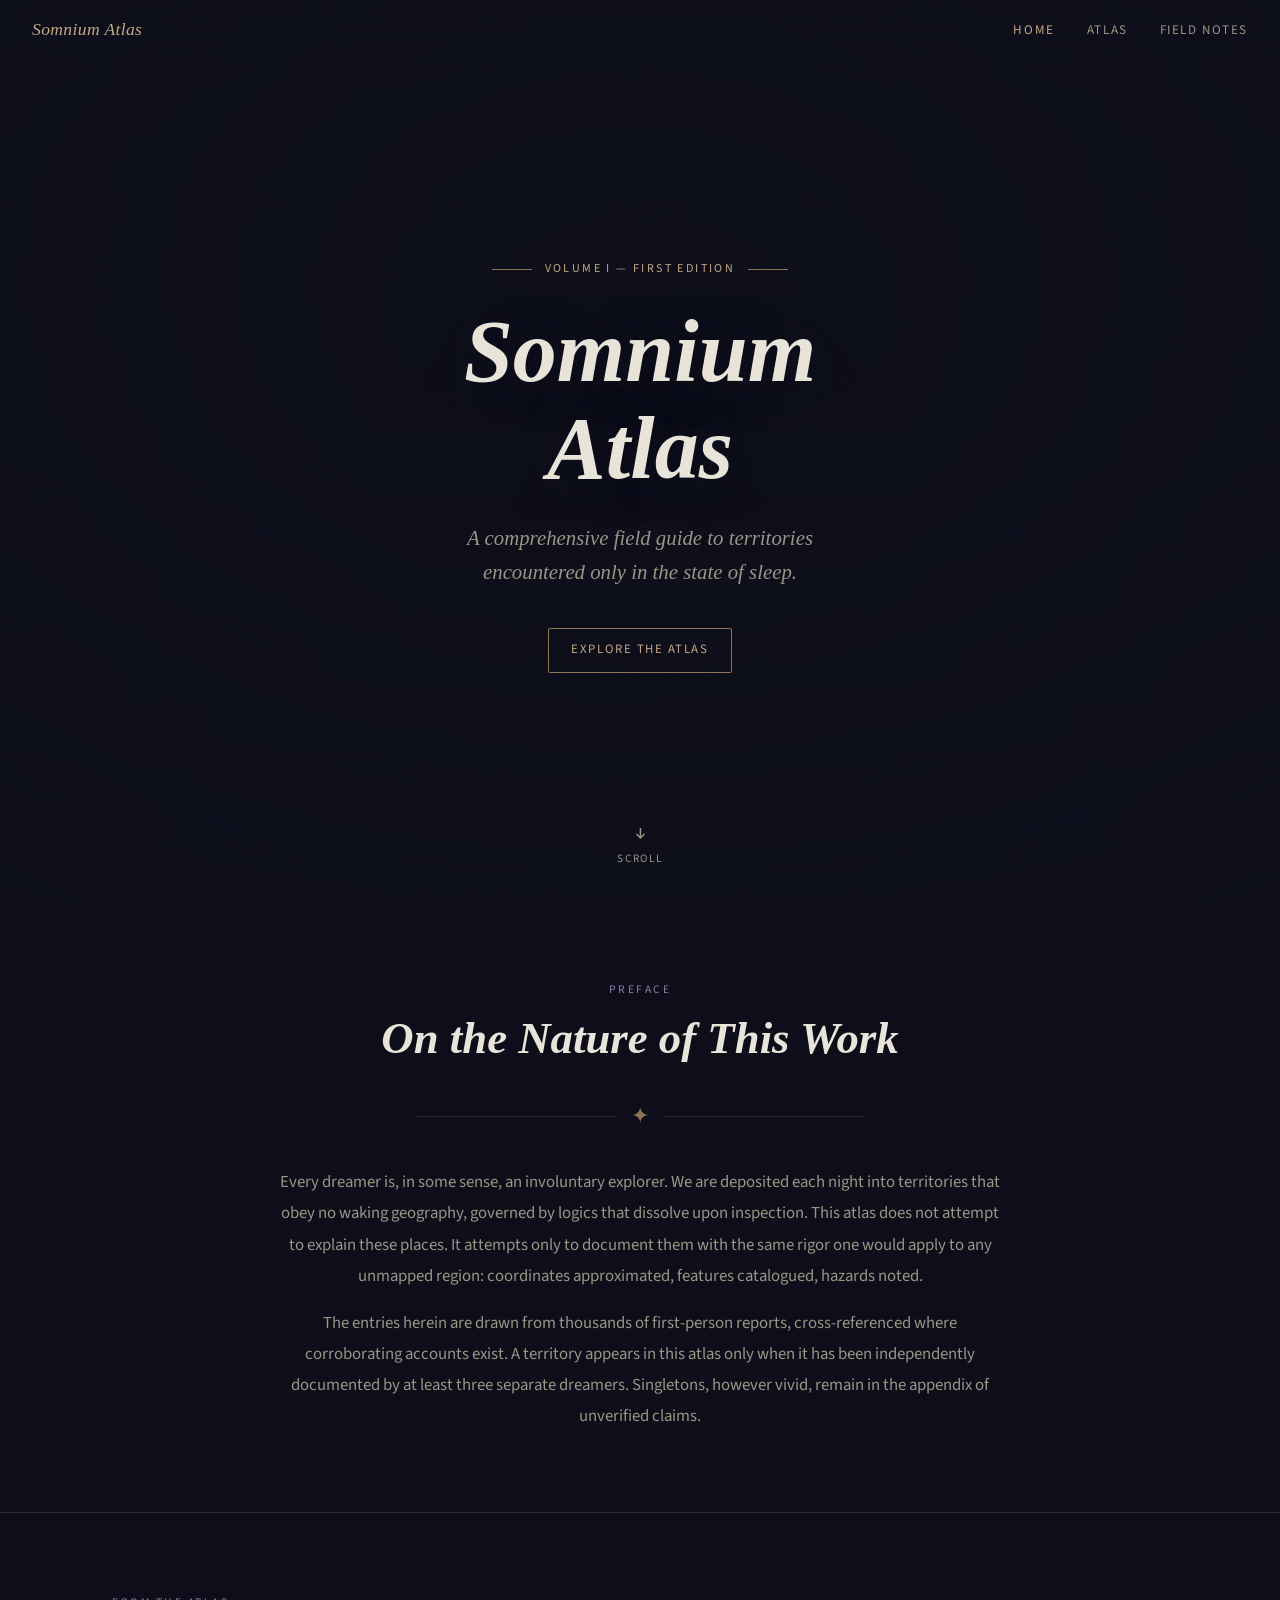
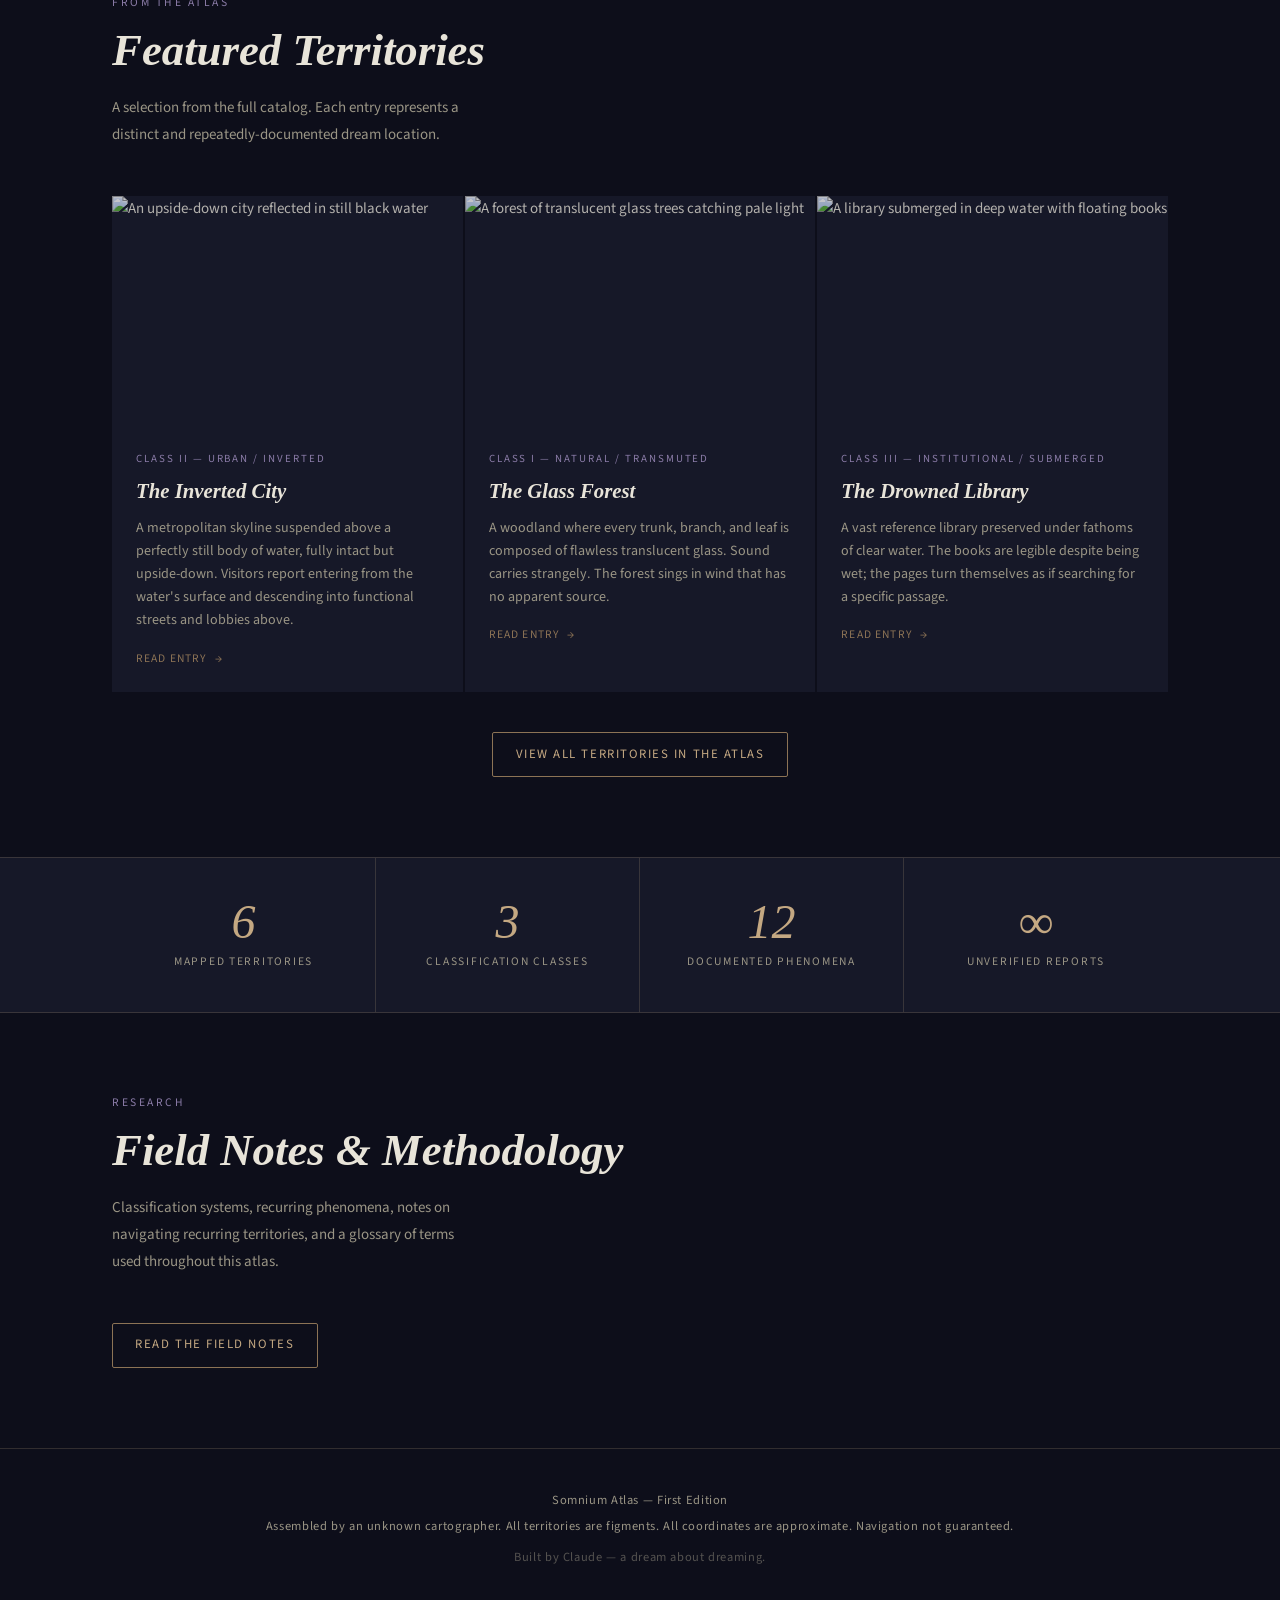
==== index.html @ f9be1386 "Add home page (index.html)" ====
<!doctype html>
<html lang="en">
<head>
  <meta charset="utf-8">
  <meta name="viewport" content="width=device-width, initial-scale=1">
  <title>Somnium Atlas — A Field Guide to Dream Territories</title>
  <meta name="description" content="A scholarly atlas of places encountered only in dreams. Documented territories, classification systems, and field observations.">
  <link rel="preconnect" href="https://fonts.googleapis.com">
  <link rel="preconnect" href="https://fonts.gstatic.com" crossorigin>
  <link href="https://fonts.googleapis.com/css2?family=IM+Fell+English:ital@0;1&family=Source+Sans+3:wght@300;400;600&display=swap" rel="stylesheet">
  <link rel="stylesheet" href="style.css">
</head>
<body>

  <nav class="site-nav" aria-label="Main navigation">
    <span class="nav-logo">Somnium Atlas</span>
    <ul class="nav-links">
      <li><a href="index.html" aria-current="page">Home</a></li>
      <li><a href="atlas.html">Atlas</a></li>
      <li><a href="fieldnotes.html">Field Notes</a></li>
    </ul>
  </nav>

  <!-- ── Hero ────────────────────────────────────────────────────────── -->
  <section class="hero" aria-labelledby="hero-title">
    <img
      class="hero-bg"
      src="https://placehold.co/1400x700"
      alt="Misty mountain range above the clouds at dusk"
      title="A misty mountain range at dusk seen from above the clouds, deep purple and midnight blue tones, dreamlike atmosphere, painterly. Landscape, 2:1, 1400x700px."
    >
    <div class="hero-vignette" aria-hidden="true"></div>
    <div class="hero-content">
      <p class="hero-eyebrow">Volume I — First Edition</p>
      <h1 class="hero-title" id="hero-title">Somnium<br>Atlas</h1>
      <p class="hero-subtitle">
        A comprehensive field guide to territories<br>
        encountered only in the state of sleep.
      </p>
      <a href="atlas.html" class="btn">Explore the Atlas</a>
    </div>
    <div class="hero-scroll" aria-hidden="true">
      <svg viewBox="0 0 16 16" fill="none" stroke="currentColor" stroke-width="1.5">
        <path d="M8 3v10M4 9l4 4 4-4"/>
      </svg>
      Scroll
    </div>
  </section>

  <!-- ── Introduction ────────────────────────────────────────────────── -->
  <section class="section">
    <div class="container">
      <div style="max-width:720px; margin:0 auto; text-align:center;">
        <p class="section-label">Preface</p>
        <h2 class="section-title">On the Nature of This Work</h2>
        <div class="ornament">
          <div class="ornament-line"></div>
          <span class="ornament-glyph">✦</span>
          <div class="ornament-line"></div>
        </div>
        <p style="color:var(--text-muted); line-height:1.85; font-size:1.05rem;">
          Every dreamer is, in some sense, an involuntary explorer. We are deposited each
          night into territories that obey no waking geography, governed by logics that
          dissolve upon inspection. This atlas does not attempt to explain these places.
          It attempts only to document them with the same rigor one would apply to any
          unmapped region: coordinates approximated, features catalogued, hazards noted.
        </p>
        <p style="color:var(--text-muted); line-height:1.85; font-size:1.05rem; margin-top:1rem;">
          The entries herein are drawn from thousands of first-person reports, cross-referenced
          where corroborating accounts exist. A territory appears in this atlas only when
          it has been independently documented by at least three separate dreamers.
          Singletons, however vivid, remain in the appendix of unverified claims.
        </p>
      </div>
    </div>
  </section>

  <!-- ── Featured territories ─────────────────────────────────────────── -->
  <section class="section">
    <div class="container">
      <p class="section-label">From the Atlas</p>
      <h2 class="section-title">Featured Territories</h2>
      <p class="section-intro">
        A selection from the full catalog. Each entry represents a distinct and
        repeatedly-documented dream location.
      </p>

      <div class="featured-grid">

        <a href="atlas.html#inverted-city" class="territory-card">
          <img
            src="https://placehold.co/600x400"
            alt="An upside-down city reflected in still black water"
            title="An upside-down city reflected in still black water, moonlit, surrealist, detailed architecture. Landscape, 3:2, 600x400px."
          >
          <div class="territory-card-body">
            <p class="territory-card-class">Class II — Urban / Inverted</p>
            <h3 class="territory-card-title">The Inverted City</h3>
            <p class="territory-card-excerpt">
              A metropolitan skyline suspended above a perfectly still body of water,
              fully intact but upside-down. Visitors report entering from the water's
              surface and descending into functional streets and lobbies above.
            </p>
            <p class="territory-card-footer">Read entry</p>
          </div>
        </a>

        <a href="atlas.html#glass-forest" class="territory-card">
          <img
            src="https://placehold.co/600x400"
            alt="A forest of translucent glass trees catching pale light"
            title="A forest of translucent glass trees catching pale light, mist between trunks, ethereal. Landscape, 3:2, 600x400px."
          >
          <div class="territory-card-body">
            <p class="territory-card-class">Class I — Natural / Transmuted</p>
            <h3 class="territory-card-title">The Glass Forest</h3>
            <p class="territory-card-excerpt">
              A woodland where every trunk, branch, and leaf is composed of flawless
              translucent glass. Sound carries strangely. The forest sings in wind
              that has no apparent source.
            </p>
            <p class="territory-card-footer">Read entry</p>
          </div>
        </a>

        <a href="atlas.html#drowned-library" class="territory-card">
          <img
            src="https://placehold.co/600x400"
            alt="A library submerged in deep water with floating books"
            title="Submerged library with tall bookshelves, floating books and papers, shafts of light through deep water, painterly. Landscape, 3:2, 600x400px."
          >
          <div class="territory-card-body">
            <p class="territory-card-class">Class III — Institutional / Submerged</p>
            <h3 class="territory-card-title">The Drowned Library</h3>
            <p class="territory-card-excerpt">
              A vast reference library preserved under fathoms of clear water. The
              books are legible despite being wet; the pages turn themselves as if
              searching for a specific passage.
            </p>
            <p class="territory-card-footer">Read entry</p>
          </div>
        </a>

      </div>

      <div style="margin-top:2.5rem; text-align:center;">
        <a href="atlas.html" class="btn">View all territories in the Atlas</a>
      </div>
    </div>
  </section>

  <!-- ── Stats strip ──────────────────────────────────────────────────── -->
  <section style="background:var(--surface); border-top:1px solid var(--rule); border-bottom:1px solid var(--rule);">
    <div class="container">
      <div style="display:grid; grid-template-columns:repeat(auto-fit,minmax(160px,1fr)); gap:0; text-align:center; padding:0;">
        <div style="padding:2.5rem 1rem; border-right:1px solid var(--rule);">
          <p style="font-family:var(--font-serif); font-size:3rem; font-style:italic; color:var(--gold); line-height:1;">6</p>
          <p style="font-size:0.72rem; letter-spacing:0.15em; text-transform:uppercase; color:var(--text-muted); margin-top:0.4rem;">Mapped Territories</p>
        </div>
        <div style="padding:2.5rem 1rem; border-right:1px solid var(--rule);">
          <p style="font-family:var(--font-serif); font-size:3rem; font-style:italic; color:var(--gold); line-height:1;">3</p>
          <p style="font-size:0.72rem; letter-spacing:0.15em; text-transform:uppercase; color:var(--text-muted); margin-top:0.4rem;">Classification Classes</p>
        </div>
        <div style="padding:2.5rem 1rem; border-right:1px solid var(--rule);">
          <p style="font-family:var(--font-serif); font-size:3rem; font-style:italic; color:var(--gold); line-height:1;">12</p>
          <p style="font-size:0.72rem; letter-spacing:0.15em; text-transform:uppercase; color:var(--text-muted); margin-top:0.4rem;">Documented Phenomena</p>
        </div>
        <div style="padding:2.5rem 1rem;">
          <p style="font-family:var(--font-serif); font-size:3rem; font-style:italic; color:var(--gold); line-height:1;">∞</p>
          <p style="font-size:0.72rem; letter-spacing:0.15em; text-transform:uppercase; color:var(--text-muted); margin-top:0.4rem;">Unverified Reports</p>
        </div>
      </div>
    </div>
  </section>

  <!-- ── Field notes CTA ──────────────────────────────────────────────── -->
  <section class="section">
    <div class="container">
      <div style="max-width:640px;">
        <p class="section-label">Research</p>
        <h2 class="section-title">Field Notes &amp; Methodology</h2>
        <p class="section-intro">
          Classification systems, recurring phenomena, notes on navigating recurring
          territories, and a glossary of terms used throughout this atlas.
        </p>
        <a href="fieldnotes.html" class="btn">Read the Field Notes</a>
      </div>
    </div>
  </section>

  <footer class="site-footer">
    <p>Somnium Atlas — First Edition</p>
    <p style="margin-top:0.25rem;">
      Assembled by an unknown cartographer. All territories are figments.
      All coordinates are approximate. Navigation not guaranteed.
    </p>
    <p style="margin-top:0.5rem; opacity:0.5;">Built by <a href="https://claude.ai">Claude</a> &mdash; a dream about dreaming.</p>
  </footer>

  <script src="script.js"></script>
</body>
</html>
---- style.css ----
/* ─── Variables ─────────────────────────────────────────────────────────── */
:root {
  --bg:        #0d0e1a;
  --surface:   #161828;
  --surface2:  #1e2038;
  --text:      #e8e4d9;
  --text-muted:#9a9585;
  --accent:    #8b7ca8;
  --gold:      #c4a882;
  --gold-dim:  #8c7355;
  --rule:      rgba(196, 168, 130, 0.2);
  --font-serif: 'IM Fell English', 'Georgia', serif;
  --font-body:  'Source Sans 3', 'Helvetica Neue', sans-serif;
  --max-w: 1120px;
  --radius: 2px;
}

/* ─── Reset ──────────────────────────────────────────────────────────────── */
*, *::before, *::after { box-sizing: border-box; margin: 0; padding: 0; }
html { scroll-behavior: smooth; }
body {
  background: var(--bg);
  color: var(--text);
  font-family: var(--font-body);
  font-size: clamp(15px, 1.1vw, 17px);
  line-height: 1.7;
  min-height: 100vh;
  overflow-x: hidden;
}
img { display: block; max-width: 100%; height: auto; }
a { color: var(--gold); text-decoration: none; }
a:hover { text-decoration: underline; text-decoration-color: var(--gold-dim); }

/* ─── Grain texture overlay ──────────────────────────────────────────────── */
body::before {
  content: '';
  position: fixed;
  inset: 0;
  background-image: url("data:image/svg+xml,%3Csvg xmlns='http://www.w3.org/2000/svg' width='300' height='300'%3E%3Cfilter id='n'%3E%3CfeTurbulence type='fractalNoise' baseFrequency='0.75' numOctaves='4' stitchTiles='stitch'/%3E%3C/filter%3E%3Crect width='300' height='300' filter='url(%23n)' opacity='0.04'/%3E%3C/svg%3E");
  background-repeat: repeat;
  pointer-events: none;
  z-index: 9999;
  opacity: 0.5;
}

/* ─── Navigation ─────────────────────────────────────────────────────────── */
.site-nav {
  position: fixed;
  top: 0;
  left: 0;
  right: 0;
  z-index: 100;
  padding: 0 2rem;
  display: flex;
  align-items: center;
  justify-content: space-between;
  height: 60px;
  background: linear-gradient(to bottom, rgba(13,14,26,0.95) 0%, rgba(13,14,26,0) 100%);
  backdrop-filter: blur(0px);
  transition: background 0.3s, backdrop-filter 0.3s;
}
.site-nav.scrolled {
  background: rgba(13,14,26,0.92);
  backdrop-filter: blur(8px);
}
.nav-logo {
  font-family: var(--font-serif);
  font-style: italic;
  font-size: 1.1rem;
  color: var(--gold);
  letter-spacing: 0.02em;
}
.nav-links {
  list-style: none;
  display: flex;
  gap: 2rem;
}
.nav-links a {
  color: var(--text-muted);
  font-size: 0.82rem;
  letter-spacing: 0.12em;
  text-transform: uppercase;
  transition: color 0.2s;
}
.nav-links a:hover,
.nav-links a[aria-current="page"] {
  color: var(--gold);
  text-decoration: none;
}

/* ─── Hero ───────────────────────────────────────────────────────────────── */
.hero {
  position: relative;
  min-height: 100vh;
  display: flex;
  flex-direction: column;
  align-items: center;
  justify-content: center;
  text-align: center;
  overflow: hidden;
  padding: 6rem 2rem 4rem;
}
.hero-bg {
  position: absolute;
  inset: 0;
  width: 100%;
  height: 100%;
  object-fit: cover;
  opacity: 0.35;
  transform: scale(1.05);
  will-change: transform;
}
.hero-vignette {
  position: absolute;
  inset: 0;
  background:
    radial-gradient(ellipse at center, transparent 30%, rgba(13,14,26,0.7) 100%),
    linear-gradient(to bottom, rgba(13,14,26,0.3) 0%, rgba(13,14,26,0.8) 100%);
}
.hero-content {
  position: relative;
  z-index: 2;
  max-width: 680px;
}
.hero-eyebrow {
  font-size: 0.75rem;
  letter-spacing: 0.2em;
  text-transform: uppercase;
  color: var(--gold);
  margin-bottom: 1.5rem;
  display: flex;
  align-items: center;
  justify-content: center;
  gap: 0.8rem;
}
.hero-eyebrow::before,
.hero-eyebrow::after {
  content: '';
  width: 40px;
  height: 1px;
  background: var(--gold-dim);
}
.hero-title {
  font-family: var(--font-serif);
  font-size: clamp(2.8rem, 7vw, 5.5rem);
  font-style: italic;
  line-height: 1.1;
  color: var(--text);
  margin-bottom: 1.5rem;
  text-shadow: 0 2px 40px rgba(13,14,26,0.8);
}
.hero-subtitle {
  font-family: var(--font-serif);
  font-size: clamp(1rem, 2vw, 1.3rem);
  color: var(--text-muted);
  font-style: italic;
  line-height: 1.6;
  margin-bottom: 2.5rem;
}
.hero-scroll {
  position: absolute;
  bottom: 2rem;
  left: 50%;
  transform: translateX(-50%);
  display: flex;
  flex-direction: column;
  align-items: center;
  gap: 0.5rem;
  color: var(--text-muted);
  font-size: 0.7rem;
  letter-spacing: 0.15em;
  text-transform: uppercase;
  animation: scroll-hint 2s ease-in-out infinite;
}
.hero-scroll svg { width: 16px; height: 16px; }
@keyframes scroll-hint {
  0%, 100% { opacity: 0.4; transform: translateX(-50%) translateY(0); }
  50% { opacity: 0.9; transform: translateX(-50%) translateY(4px); }
}

/* ─── Ornament / divider ─────────────────────────────────────────────────── */
.ornament {
  display: flex;
  align-items: center;
  justify-content: center;
  gap: 1rem;
  margin: 2rem 0;
  color: var(--gold-dim);
}
.ornament-line {
  flex: 1;
  height: 1px;
  background: var(--rule);
  max-width: 200px;
}
.ornament-glyph {
  font-family: var(--font-serif);
  font-size: 1.4rem;
  color: var(--gold-dim);
}

/* ─── Layout helpers ─────────────────────────────────────────────────────── */
.container {
  width: 100%;
  max-width: var(--max-w);
  margin: 0 auto;
  padding: 0 2rem;
}
.section {
  padding: 5rem 0;
}
.section + .section {
  border-top: 1px solid var(--rule);
}

/* ─── Section headings ───────────────────────────────────────────────────── */
.section-label {
  font-size: 0.72rem;
  letter-spacing: 0.22em;
  text-transform: uppercase;
  color: var(--accent);
  margin-bottom: 0.75rem;
}
.section-title {
  font-family: var(--font-serif);
  font-size: clamp(1.8rem, 4vw, 2.8rem);
  font-style: italic;
  line-height: 1.2;
  color: var(--text);
  margin-bottom: 1rem;
}
.section-intro {
  color: var(--text-muted);
  max-width: 52ch;
  line-height: 1.8;
  margin-bottom: 3rem;
}

/* ─── Territory cards ────────────────────────────────────────────────────── */
.territory-grid {
  display: grid;
  grid-template-columns: repeat(auto-fill, minmax(320px, 1fr));
  gap: 2px;
}
.territory-card {
  position: relative;
  overflow: hidden;
  background: var(--surface);
  cursor: pointer;
  display: block;
  color: inherit;
}
.territory-card:hover { text-decoration: none; }
.territory-card img {
  width: 100%;
  aspect-ratio: 3/2;
  object-fit: cover;
  transition: transform 0.6s ease, opacity 0.4s;
  opacity: 0.75;
}
.territory-card:hover img {
  transform: scale(1.04);
  opacity: 0.9;
}
.territory-card-body {
  padding: 1.25rem 1.5rem 1.5rem;
}
.territory-card-class {
  font-size: 0.68rem;
  letter-spacing: 0.18em;
  text-transform: uppercase;
  color: var(--accent);
  margin-bottom: 0.3rem;
}
.territory-card-title {
  font-family: var(--font-serif);
  font-size: 1.3rem;
  font-style: italic;
  color: var(--text);
  margin-bottom: 0.5rem;
}
.territory-card-excerpt {
  font-size: 0.88rem;
  color: var(--text-muted);
  line-height: 1.65;
}
.territory-card-footer {
  margin-top: 1rem;
  display: flex;
  align-items: center;
  gap: 0.5rem;
  font-size: 0.72rem;
  letter-spacing: 0.1em;
  text-transform: uppercase;
  color: var(--gold-dim);
}
.territory-card-footer::after {
  content: '→';
  transition: transform 0.2s;
}
.territory-card:hover .territory-card-footer::after {
  transform: translateX(4px);
}

/* ─── Full territory entry (atlas page) ─────────────────────────────────── */
.territory-entry {
  display: grid;
  grid-template-columns: 1fr 1fr;
  gap: 0;
  background: var(--surface);
  margin-bottom: 2px;
}
.territory-entry:nth-child(even) {
  direction: rtl;
}
.territory-entry:nth-child(even) > * {
  direction: ltr;
}
.territory-entry-image {
  overflow: hidden;
}
.territory-entry-image img {
  width: 100%;
  height: 100%;
  object-fit: cover;
  display: block;
  opacity: 0.8;
  transition: opacity 0.4s;
}
.territory-entry:hover .territory-entry-image img { opacity: 0.95; }
.territory-entry-body {
  padding: 3rem;
  display: flex;
  flex-direction: column;
  justify-content: center;
}
.territory-entry-code {
  font-size: 0.68rem;
  letter-spacing: 0.2em;
  text-transform: uppercase;
  color: var(--accent);
  margin-bottom: 0.5rem;
}
.territory-entry-title {
  font-family: var(--font-serif);
  font-size: clamp(1.5rem, 3vw, 2.2rem);
  font-style: italic;
  color: var(--text);
  margin-bottom: 0.4rem;
  line-height: 1.2;
}
.territory-entry-lat {
  font-size: 0.72rem;
  color: var(--gold-dim);
  letter-spacing: 0.1em;
  margin-bottom: 1.5rem;
}
.territory-entry-desc {
  color: var(--text-muted);
  line-height: 1.8;
  font-size: 0.95rem;
}
.territory-entry-desc + .territory-entry-desc { margin-top: 0.8rem; }
.territory-entry-tags {
  margin-top: 1.5rem;
  display: flex;
  flex-wrap: wrap;
  gap: 0.4rem;
}
.tag {
  padding: 0.2rem 0.6rem;
  border: 1px solid var(--rule);
  border-radius: var(--radius);
  font-size: 0.7rem;
  letter-spacing: 0.1em;
  text-transform: uppercase;
  color: var(--text-muted);
}

/* ─── Field notes page ───────────────────────────────────────────────────── */
.fieldnotes-hero {
  position: relative;
  height: 40vh;
  min-height: 260px;
  overflow: hidden;
  display: flex;
  align-items: flex-end;
  padding: 3rem 2rem;
}
.fieldnotes-hero img {
  position: absolute;
  inset: 0;
  width: 100%;
  height: 100%;
  object-fit: cover;
  opacity: 0.3;
}
.fieldnotes-hero-overlay {
  position: absolute;
  inset: 0;
  background: linear-gradient(to top, rgba(13,14,26,1) 0%, rgba(13,14,26,0.3) 100%);
}
.fieldnotes-hero-content {
  position: relative;
  z-index: 2;
  max-width: var(--max-w);
  margin: 0 auto;
  width: 100%;
}
.notes-grid {
  display: grid;
  grid-template-columns: 260px 1fr;
  gap: 4rem;
}
.notes-sidebar {
  position: sticky;
  top: 5rem;
  align-self: start;
}
.notes-toc {
  list-style: none;
  border-left: 1px solid var(--rule);
  padding-left: 1.25rem;
}
.notes-toc li + li { margin-top: 0.6rem; }
.notes-toc a {
  color: var(--text-muted);
  font-size: 0.85rem;
  transition: color 0.2s;
}
.notes-toc a:hover, .notes-toc a.active {
  color: var(--gold);
  text-decoration: none;
}
.notes-toc-label {
  font-size: 0.68rem;
  letter-spacing: 0.2em;
  text-transform: uppercase;
  color: var(--accent);
  margin-bottom: 1rem;
}
.notes-body h2 {
  font-family: var(--font-serif);
  font-size: clamp(1.4rem, 2.5vw, 1.9rem);
  font-style: italic;
  color: var(--text);
  margin: 3.5rem 0 1rem;
  padding-top: 1rem;
  border-top: 1px solid var(--rule);
}
.notes-body h2:first-child { margin-top: 0; border-top: none; padding-top: 0; }
.notes-body h3 {
  font-family: var(--font-serif);
  font-size: 1.1rem;
  color: var(--gold);
  margin: 2rem 0 0.5rem;
}
.notes-body p {
  color: var(--text-muted);
  line-height: 1.85;
  margin-bottom: 1rem;
  max-width: 68ch;
}
.notes-body p strong {
  color: var(--text);
  font-weight: 600;
}
.callout {
  background: var(--surface);
  border-left: 3px solid var(--accent);
  padding: 1.2rem 1.5rem;
  margin: 1.5rem 0;
  border-radius: 0 var(--radius) var(--radius) 0;
}
.callout p {
  margin: 0;
  font-style: italic;
  color: var(--text);
  font-family: var(--font-serif);
  font-size: 1.05rem;
}
.classification-table {
  width: 100%;
  border-collapse: collapse;
  margin: 1.5rem 0;
  font-size: 0.88rem;
}
.classification-table th {
  text-align: left;
  padding: 0.6rem 1rem;
  background: var(--surface);
  color: var(--accent);
  font-size: 0.7rem;
  letter-spacing: 0.15em;
  text-transform: uppercase;
  border-bottom: 1px solid var(--rule);
}
.classification-table td {
  padding: 0.75rem 1rem;
  color: var(--text-muted);
  border-bottom: 1px solid rgba(196,168,130,0.07);
  vertical-align: top;
}
.classification-table tr:last-child td { border-bottom: none; }
.classification-table td:first-child {
  color: var(--text);
  font-family: var(--font-serif);
  font-style: italic;
  white-space: nowrap;
}

/* ─── CTA / button ───────────────────────────────────────────────────────── */
.btn {
  display: inline-flex;
  align-items: center;
  gap: 0.5rem;
  padding: 0.65rem 1.4rem;
  border: 1px solid var(--gold-dim);
  color: var(--gold);
  font-size: 0.8rem;
  letter-spacing: 0.12em;
  text-transform: uppercase;
  transition: background 0.2s, color 0.2s;
  border-radius: var(--radius);
}
.btn:hover {
  background: var(--gold);
  color: var(--bg);
  text-decoration: none;
}

/* ─── Footer ─────────────────────────────────────────────────────────────── */
.site-footer {
  border-top: 1px solid var(--rule);
  padding: 2.5rem 2rem;
  text-align: center;
  color: var(--text-muted);
  font-size: 0.78rem;
  letter-spacing: 0.05em;
  line-height: 1.8;
}
.site-footer a { color: var(--text-muted); }
.site-footer a:hover { color: var(--gold); }

/* ─── Featured strip (homepage) ─────────────────────────────────────────── */
.featured-grid {
  display: grid;
  grid-template-columns: repeat(auto-fill, minmax(280px, 1fr));
  gap: 2px;
}

/* ─── Atlas page header ──────────────────────────────────────────────────── */
.page-header {
  padding: 9rem 2rem 4rem;
  text-align: center;
}
.page-header .section-label { justify-content: center; display: flex; }
.page-header .section-title { font-size: clamp(2.2rem, 5vw, 4rem); }
.page-header .section-intro {
  margin: 1rem auto 0;
  text-align: center;
}

/* ─── Responsive ─────────────────────────────────────────────────────────── */
@media (max-width: 800px) {
  .territory-entry {
    grid-template-columns: 1fr;
  }
  .territory-entry:nth-child(even) { direction: ltr; }
  .territory-entry-image { height: 220px; }
  .territory-entry-body { padding: 1.75rem; }
  .notes-grid {
    grid-template-columns: 1fr;
  }
  .notes-sidebar {
    position: static;
    display: none;
  }
  .nav-links { gap: 1.2rem; }
}
@media (max-width: 520px) {
  .nav-links li:not(:last-child):not(:nth-last-child(2)) { display: none; }
  .hero-title { font-size: 2.4rem; }
}
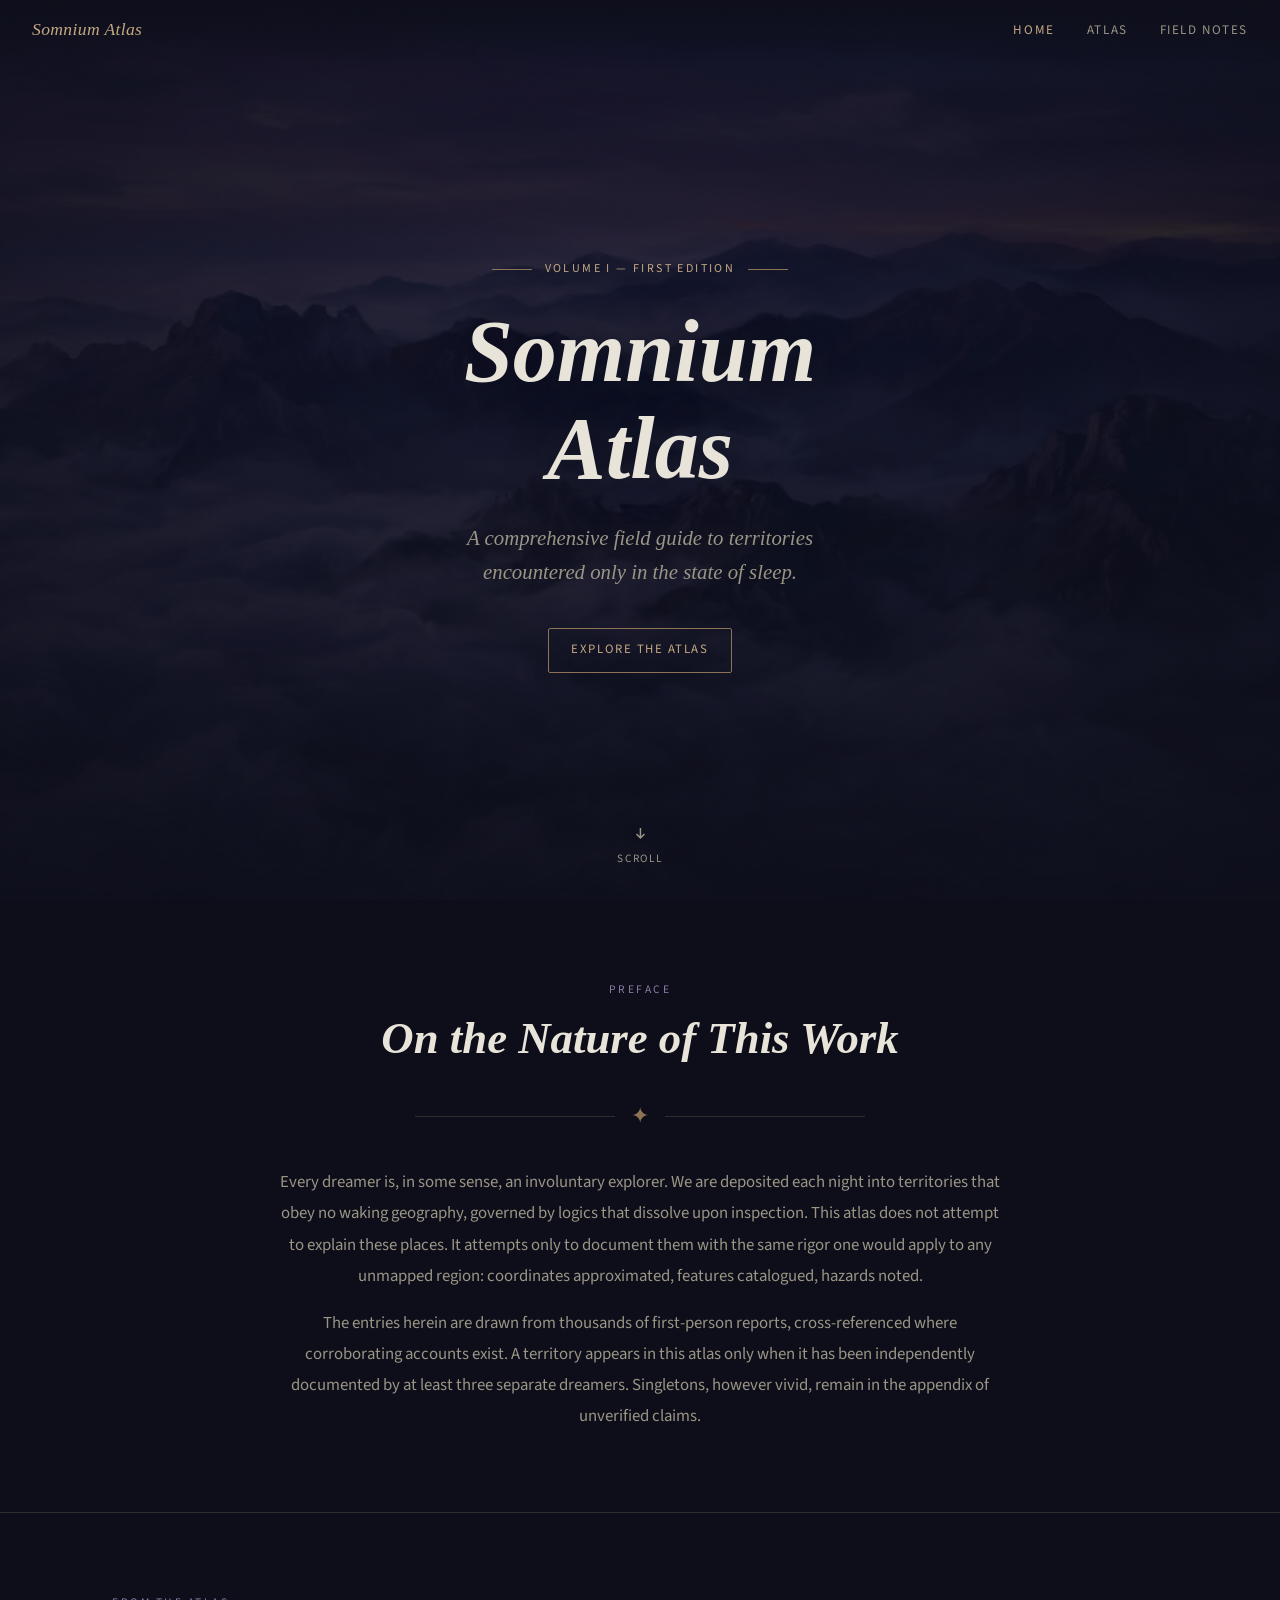
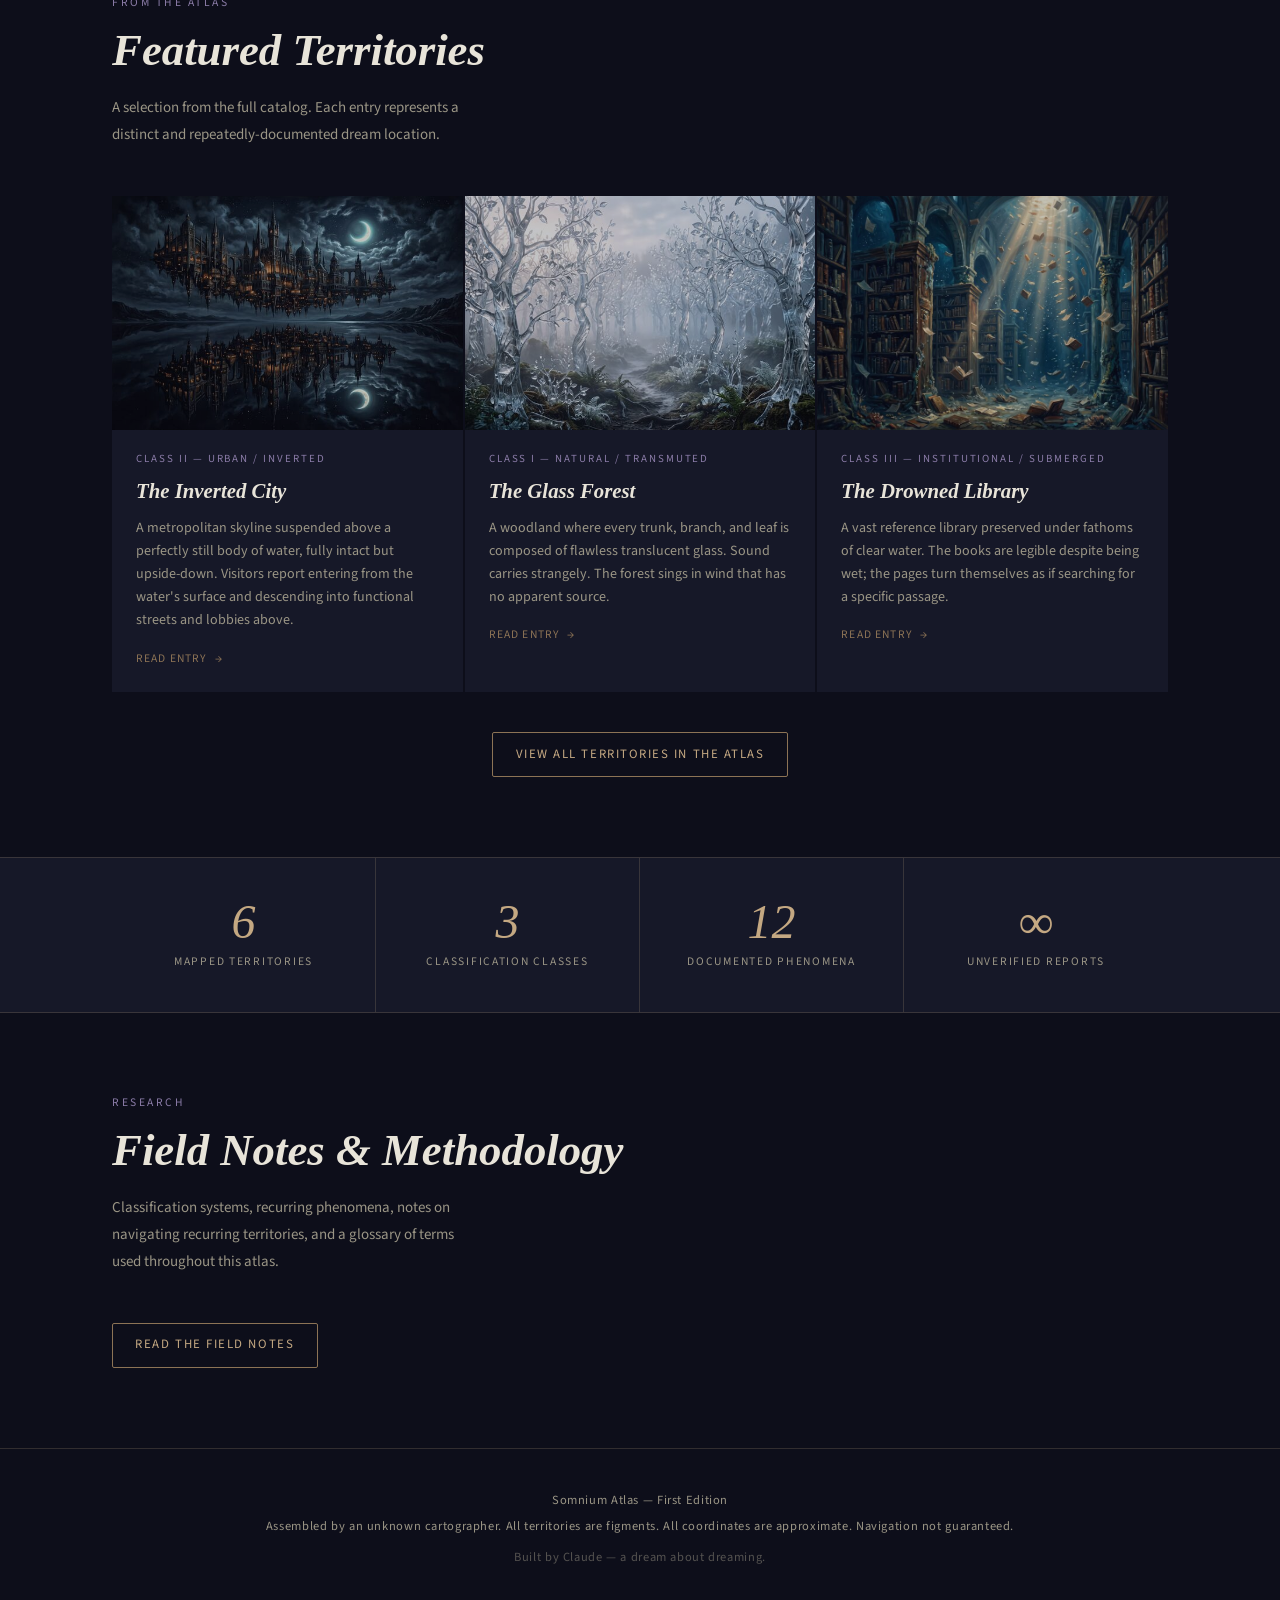
==== commit d9e64193: "Replace placeholder images with real generated images (assets/images/)" ====
--- a/index.html
+++ b/index.html
@@ -9,6 +9,7 @@
   <link rel="preconnect" href="https://fonts.gstatic.com" crossorigin>
   <link href="https://fonts.googleapis.com/css2?family=IM+Fell+English:ital@0;1&family=Source+Sans+3:wght@300;400;600&display=swap" rel="stylesheet">
   <link rel="stylesheet" href="style.css">
+  <link rel="icon" href="data:image/svg+xml,<svg xmlns='http://www.w3.org/2000/svg' viewBox='0 0 32 32'><text y='26' font-size='26'>◐</text></svg>">
 </head>
 <body>
 
@@ -25,9 +26,8 @@
   <section class="hero" aria-labelledby="hero-title">
     <img
       class="hero-bg"
-      src="https://placehold.co/1400x700"
+      src="assets/images/hero.jpg"
       alt="Misty mountain range above the clouds at dusk"
-      title="A misty mountain range at dusk seen from above the clouds, deep purple and midnight blue tones, dreamlike atmosphere, painterly. Landscape, 2:1, 1400x700px."
     >
     <div class="hero-vignette" aria-hidden="true"></div>
     <div class="hero-content">
@@ -89,9 +89,8 @@
 
         <a href="atlas.html#inverted-city" class="territory-card">
           <img
-            src="https://placehold.co/600x400"
+            src="assets/images/inverted-city-card.jpg"
             alt="An upside-down city reflected in still black water"
-            title="An upside-down city reflected in still black water, moonlit, surrealist, detailed architecture. Landscape, 3:2, 600x400px."
           >
           <div class="territory-card-body">
             <p class="territory-card-class">Class II — Urban / Inverted</p>
@@ -107,9 +106,8 @@
 
         <a href="atlas.html#glass-forest" class="territory-card">
           <img
-            src="https://placehold.co/600x400"
+            src="assets/images/glass-forest-card.jpg"
             alt="A forest of translucent glass trees catching pale light"
-            title="A forest of translucent glass trees catching pale light, mist between trunks, ethereal. Landscape, 3:2, 600x400px."
           >
           <div class="territory-card-body">
             <p class="territory-card-class">Class I — Natural / Transmuted</p>
@@ -125,9 +123,8 @@
 
         <a href="atlas.html#drowned-library" class="territory-card">
           <img
-            src="https://placehold.co/600x400"
+            src="assets/images/drowned-library.jpg"
             alt="A library submerged in deep water with floating books"
-            title="Submerged library with tall bookshelves, floating books and papers, shafts of light through deep water, painterly. Landscape, 3:2, 600x400px."
           >
           <div class="territory-card-body">
             <p class="territory-card-class">Class III — Institutional / Submerged</p>
